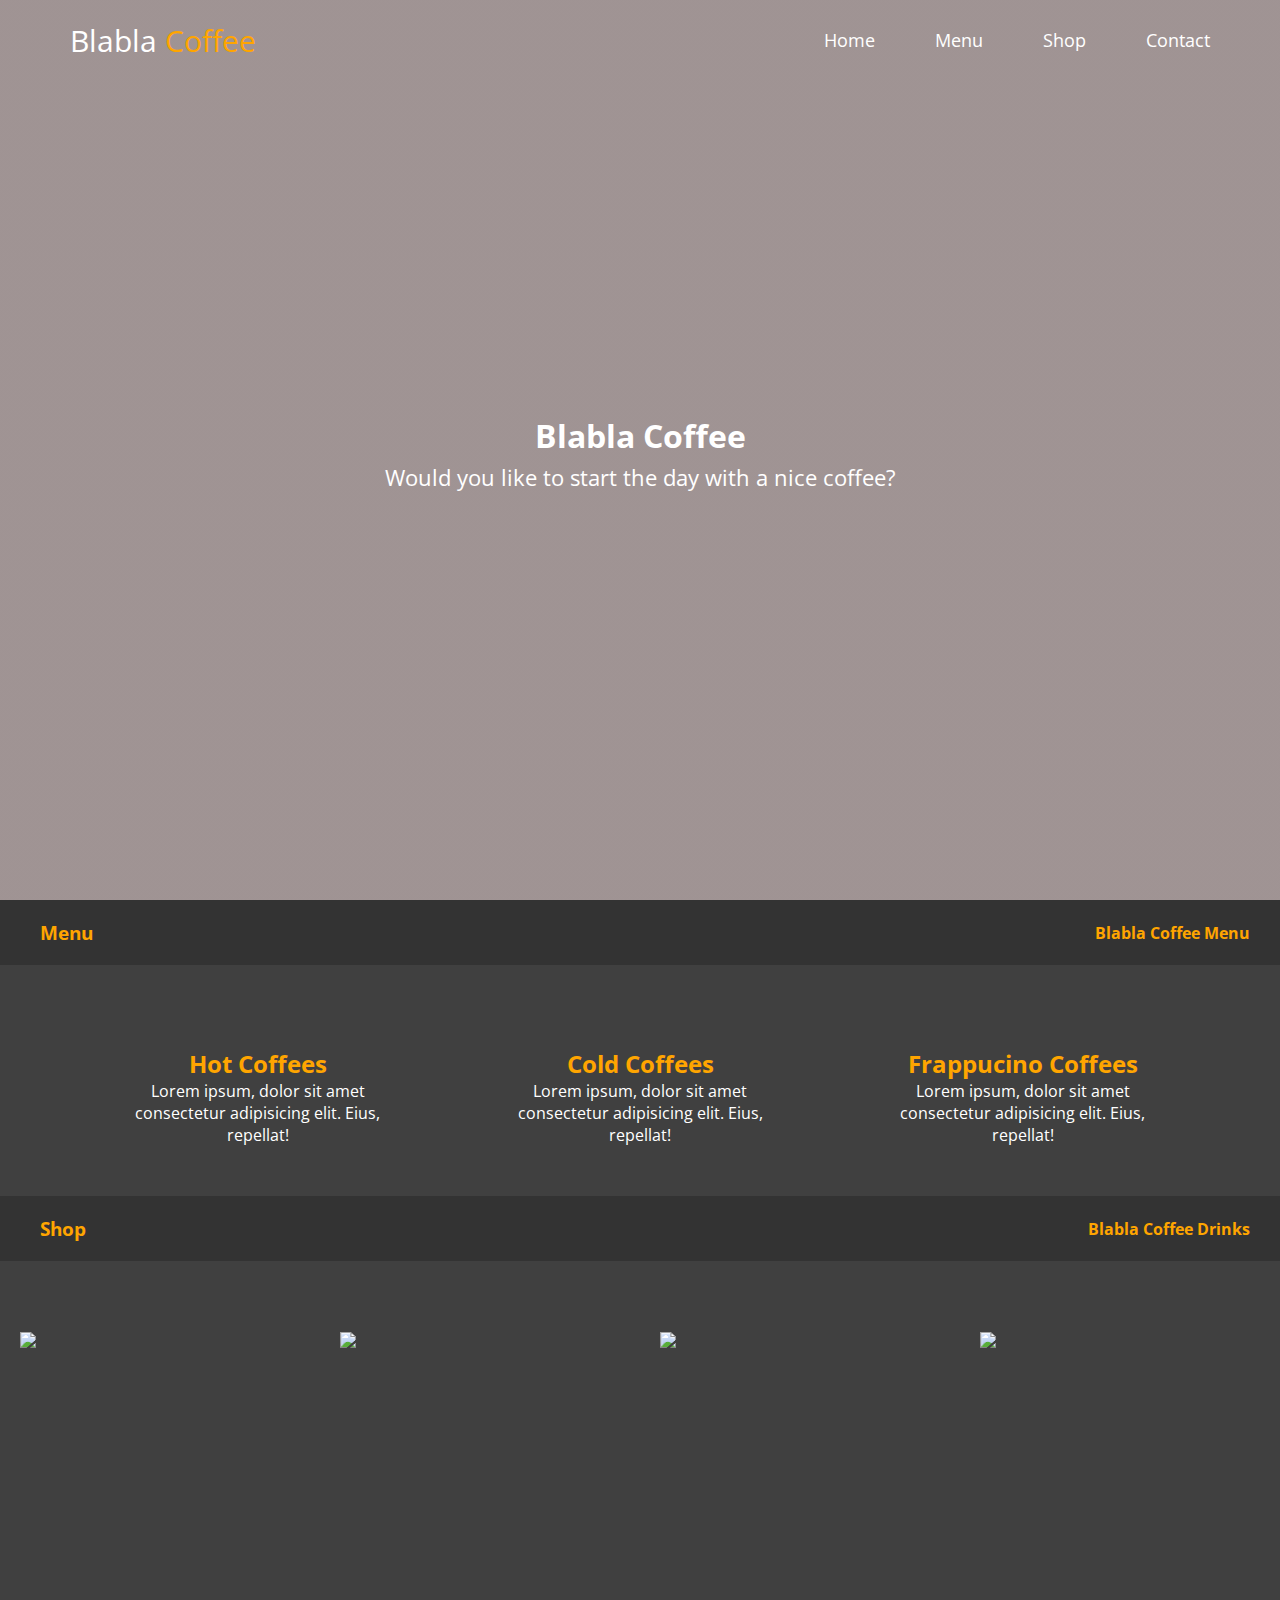
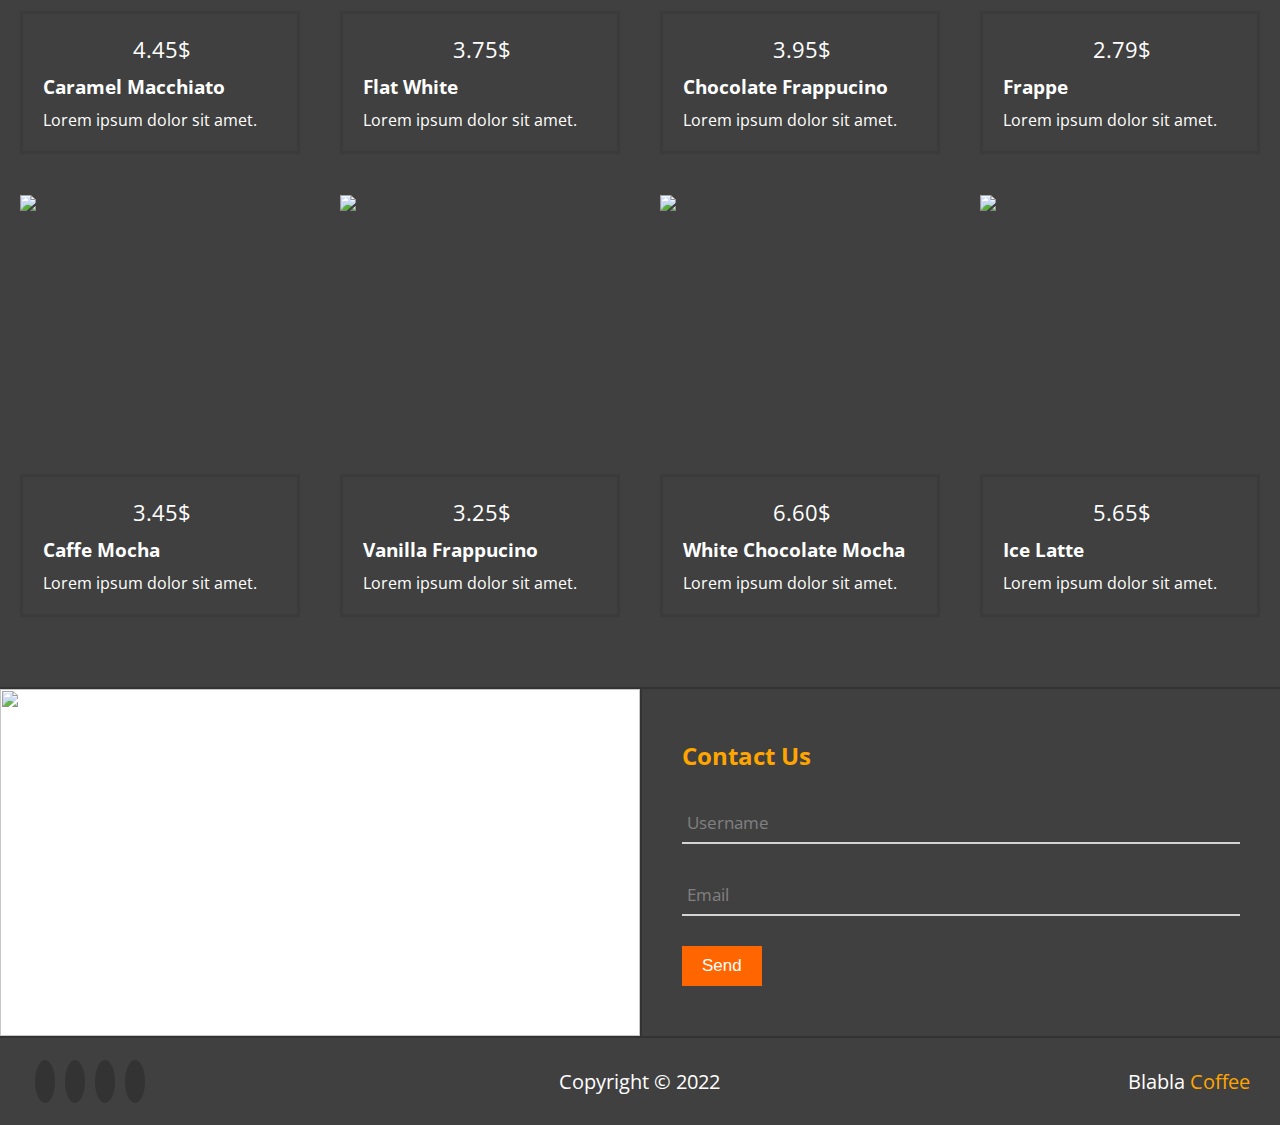
==== index.html @ 3435a102 "başla" ====
<!DOCTYPE html>
<html lang="en">

<head>
    <meta charset="UTF-8">
    <meta http-equiv="X-UA-Compatible" content="IE=edge">
    <meta name="viewport" content="width=device-width, initial-scale=1.0">
    <link rel="stylesheet" href="kahve.css">
    <link rel="stylesheet" href="https://cdnjs.cloudflare.com/ajax/libs/font-awesome/6.2.1/css/all.min.css"
        integrity="sha512-MV7K8+y+gLIBoVD59lQIYicR65iaqukzvf/nwasF0nqhPay5w/9lJmVM2hMDcnK1OnMGCdVK+iQrJ7lzPJQd1w=="
        crossorigin="anonymous" referrerpolicy="no-referrer" />
    <title>Blabla Coffee</title>
</head>

<body>

    <header>
        <div class="logo">
            <a href="#">Blabla <span>Coffee</span></a>
        </div>

        <nav>
            <ul>
                <li><a href="#">Home</a></li>
                <li><a href="#menu">Menu</a></li>
                <li><a href="#shop">Shop</a></li>
                <li><a href="#contact">Contact</a></li>
            </ul>
        </nav>
    </header>

    <div class="content">
        <h2>Blabla Coffee</h2>
        <p>Would you like to start the day with a nice coffee?</p>
    </div>

    <div class="menu" id="menu">
        <div class="menu-header">
            <h3>Menu</h3>
            <h4>Blabla Coffee Menu</h4>
        </div>
        <div class="menu-content">
            <div class="hot-coffees">
                <div class="hot-coffees-image">
                    <img src="img/hot-coffees.jpg" alt="">
                </div>
                <div class="hot-coffees-body">
                    <h2>Hot Coffees</h2>
                    <label>Lorem ipsum, dolor sit amet consectetur adipisicing elit. Eius, repellat!</label>
                </div>
            </div>
            <div class="cold-coffees">
                <div class="cold-coffees-image">
                    <img src="img/cold-coffees.jpg" alt="">
                </div>
                <div class="cold-coffees-body">
                    <h2>Cold Coffees</h2>
                    <label>Lorem ipsum, dolor sit amet consectetur adipisicing elit. Eius, repellat!</label>
                </div>
            </div>
            <div class="frappucino-coffees">
                <div class="frappucino-coffees-image">
                    <img src="img/frappuccino.jpg" alt="">
                </div>
                <div class="frappucino-coffees-body">
                    <h2>Frappucino Coffees</h2>
                    <label>Lorem ipsum, dolor sit amet consectetur adipisicing elit. Eius, repellat!</label>
                </div>
            </div>
        </div>
    </div>


    <div class="shop" id="shop">
        <div class="shop-header">
            <h3>Shop</h3>
            <h4>Blabla Coffee Drinks</h4>
        </div>
        <div class="shop-box">
            <div class="item-1">
                <div class="card">
                    <div class="card-image">
                        <img src="img/caramel-macchiato.jpg">
                    </div>
                    <div class="card-body">
                        <i class="fa-solid fa-star"></i>
                        <i class="fa-solid fa-star"></i>
                        <i class="fa-solid fa-star"></i>
                        <i class="fa-solid fa-star"></i>
                        <i class="fa-solid fa-star-half"></i>
                        <label class="cash">4.45$</label>
                        <h3>Caramel Macchiato</h3>
                        <label>Lorem ipsum dolor sit amet.</label>
                    </div>
                </div>
            </div>
            <div class="item-2">
                <div class="card">
                    <div class="card-image">
                        <img src="img/flat-white.png">
                    </div>
                    <div class="card-body">
                        <i class="fa-solid fa-star"></i>
                        <i class="fa-solid fa-star"></i>
                        <i class="fa-solid fa-star"></i>
                        <i class="fa-solid fa-star"></i>
                        <i class="fa-solid fa-star"></i>
                        <label class="cash">3.75$</label>
                        <h3>Flat White</h3>
                        <label>Lorem ipsum dolor sit amet.</label>
                    </div>
                </div>
            </div>
            <div class="item-3">
                <div class="card">
                    <div class="card-image">
                        <img src="img/chocolate-frappuccino.png">
                    </div>
                    <div class="card-body">
                        <i class="fa-solid fa-star"></i>
                        <i class="fa-solid fa-star"></i>
                        <i class="fa-solid fa-star"></i>
                        <i class="fa-solid fa-star"></i>
                        <i class="fa-solid fa-star-half"></i>
                        <label class="cash">3.95$</label>
                        <h3>Chocolate Frappucino</h3>
                        <label>Lorem ipsum dolor sit amet.</label>
                    </div>
                </div>
            </div>
            <div class="item-4">
                <div class="card">
                    <div class="card-image">
                        <img src="img/frappe.jpg">
                    </div>
                    <div class="card-body">
                        <i class="fa-solid fa-star"></i>
                        <i class="fa-solid fa-star"></i>
                        <i class="fa-solid fa-star"></i>
                        <i class="fa-solid fa-star"></i>
                        <i class="fa-solid fa-star"></i>
                        <label class="cash">2.79$</label>
                        <h3>Frappe</h3>
                        <label>Lorem ipsum dolor sit amet.</label>
                    </div>
                </div>
            </div>
            <div class="item-5">
                <div class="card">
                    <div class="card-image">
                        <img src="img/caffe-mocha.png">
                    </div>
                    <div class="card-body">
                        <i class="fa-solid fa-star"></i>
                        <i class="fa-solid fa-star"></i>
                        <i class="fa-solid fa-star"></i>
                        <i class="fa-solid fa-star"></i>
                        <i class="fa-solid fa-star-half"></i>
                        <label class="cash">3.45$</label>
                        <h3>Caffe Mocha</h3>
                        <label>Lorem ipsum dolor sit amet.</label>
                    </div>
                </div>
            </div>
            <div class="item-6">
                <div class="card">
                    <div class="card-image">
                        <img src="img/vanilla-frappuccino.jpg">
                    </div>
                    <div class="card-body">
                        <i class="fa-solid fa-star"></i>
                        <i class="fa-solid fa-star"></i>
                        <i class="fa-solid fa-star"></i>
                        <i class="fa-solid fa-star"></i>
                        <i class="fa-solid fa-star"></i>
                        <label class="cash">3.25$</label>
                        <h3>Vanilla Frappucino</h3>
                        <label>Lorem ipsum dolor sit amet.</label>
                    </div>
                </div>
            </div>
            <div class="item-7">
                <div class="card">
                    <div class="card-image">
                        <img src="img/white-chocolate-mocha.jpg">
                    </div>
                    <div class="card-body">
                        <i class="fa-solid fa-star"></i>
                        <i class="fa-solid fa-star"></i>
                        <i class="fa-solid fa-star"></i>
                        <i class="fa-solid fa-star"></i>
                        <i class="fa-solid fa-star-half"></i>
                        <label class="cash">6.60$</label>
                        <h3>White Chocolate Mocha</h3>
                        <label>Lorem ipsum dolor sit amet.</label>
                    </div>
                </div>
            </div>
            <div class="item-8">
                <div class="card">
                    <div class="card-image">
                        <img src="img/ice-latte.jpg">
                    </div>
                    <div class="card-body">
                        <i class="fa-solid fa-star"></i>
                        <i class="fa-solid fa-star"></i>
                        <i class="fa-solid fa-star"></i>
                        <i class="fa-solid fa-star"></i>
                        <i class="fa-solid fa-star"></i>
                        <label class="cash">5.65$</label>
                        <h3>Ice Latte</h3>
                        <label>Lorem ipsum dolor sit amet.</label>
                    </div>
                </div>
            </div>
        </div>
    </div>

    <div class="contact" id="contact">
        <div class="contact-box">
            <div class="contact-image">
                <img src="img/bg-image.jpeg">
            </div>
        </div>
        <div class="contact-box">
            <div class="contact-body">
                <form>
                    <h2>Contact Us</h2>
                    <div class="form-content">
                        <input type="text" required>
                        <span></span>
                        <label>Username</label>
                    </div>
                    <div class="form-content">
                        <input type="email" required>
                        <span></span>
                        <label>Email</label>
                    </div>
                    <button type="submit">Send</button>
                </form>
            </div>
        </div>
    </div>


    <div class="footer">
        <div class="footer-box">
            <div class="social-media">
                <a href="#"><i class="fa-brands fa-facebook"></i></a>
                <a href="#"><i class="fa-brands fa-instagram"></i></a>
                <a href="#"><i class="fa-brands fa-twitter"></i></a>
                <a href="#"><i class="fa-brands fa-youtube"></i></a>
            </div>
            <div class="copyright">
                <label>Copyright &copy; 2022</label>
            </div>
            <div class="brand">
                <label>Blabla <span>Coffee</span></label>
            </div>
        </div>
    </div>

</body>

</html>
---- kahve.css ----
@import url('https://fonts.googleapis.com/css2?family=Open+Sans:wght@300&display=swap');

* {
    margin: 0;
    padding: 0;
    box-sizing: border-box;
    text-decoration: none;
    list-style: none;
}

html {
    font-family: 'Open Sans', sans-serif;
    scroll-behavior: smooth;
}

img {
    width: 100%;
}

header {
    display: flex;
    align-items: center;
    justify-content: space-between;
    padding: 40px;
    width: 100%;
    height: 70px;
    position: absolute;
    z-index: 1;
}

header .logo a {
    font-size: 30px;
    color: white;
    padding: 15px 30px;
}

header .logo a span {
    color: orange;
}

header nav ul {
    display: flex;
}

header nav ul li a {
    margin: 5px 20px;
    font-size: 18px;
    color: white;
    padding: 10px 10px;
}

header nav ul li a:hover {
    border-bottom: 2px solid white;
}

/* Content */

.content {
    display: flex;
    flex-direction: column;
    align-items: center;
    justify-content: center;
    text-align: center;
    position: relative;
    min-height: 100vh;
    width: 100%;
    background-image: linear-gradient(to bottom right, rgba(96, 76, 76, .6), rgba(96, 76, 76, .6)), url("img/bg-image.jpeg");
    background-position: center bottom;
    background-repeat: no-repeat;
    background-size: cover;
    background-attachment: fixed;
}

.content h2 {
    font-size: 32px;
    padding: 5px;
    color: white;
}

.content p {
    font-size: 22px;
    color: white;
}


/* Menu */

.menu {
    background-color: #333333;
    width: 100%;
}

.menu .menu-header {
    display: flex;
    padding: 10px;
    align-items: center;
    justify-content: space-between;
}

.menu-header h3 {
    color: orange;
    padding: 10px 30px;
}

.menu-header h4 {
    color: orange;
    padding: 10px 20px;
}

.menu .menu-content {
    display: flex;
    align-items: center;
    justify-content: space-evenly;
    padding: 50px 0;
    flex-wrap: wrap;
    background-color: #404040;
}

.menu .menu-content .hot-coffees,
.cold-coffees,
.frappucino-coffees {
    width: 250px;
}

.menu .menu-content .hot-coffees .hot-coffees-image img {
    border-radius: 50%;
}

.menu .menu-content .cold-coffees .cold-coffees-image img {
    border-radius: 50%;
}

.menu .menu-content .frappucino-coffees .frappucino-coffees-image img {
    border-radius: 50%;
}

.menu .menu-content .hot-coffees-body,
.cold-coffees-body,
.frappucino-coffees-body {
    text-align: center;
    margin-top: 10px;
}

.menu .menu-content .hot-coffees-body h2,
.cold-coffees-body h2,
.frappucino-coffees-body h2 {
    color: orange;
}

.menu .menu-content .hot-coffees-body label,
.cold-coffees-body label,
.frappucino-coffees-body label {
    margin-top: 10px;
    color: white;
}



/* Shop */

.shop {
    background-color: #333333;
    width: 100%;
}

.shop .shop-header {
    display: flex;
    padding: 10px;
    align-items: center;
    justify-content: space-between;
}

.shop-header h3 {
    color: orange;
    padding: 10px 30px;
}

.shop-header h4 {
    color: orange;
    padding: 10px 20px;
}

.shop-box {
    display: flex;
    align-items: center;
    justify-content: space-evenly;
    background-color: #404040;
    padding: 50px 0;
    flex-wrap: wrap;
}

.shop-box .card {
    width: 280px;
    margin: 20px;
}

.shop-box .card-image {
    width: 100%;
    height: 280px;
    overflow: hidden;
}

.shop-box .card-image img:hover {
    transform: scale(1.1);
    transition: transform .4s ease-in-out;
}

.shop-box .card-body {
    padding: 20px;
    color: white;
    border: 3px solid #3B3B3B;
}

.shop-box .card-body h3 {
    padding: 10px 0;
}

.shop-box .card-body i {
    color: yellow;
    font-size: 10px;
    position: relative;
    bottom: 5px;
}

.shop-box .card-body .cash {
    font-size: 22px;
    margin-left: 90px;
}


/* Contact */

.contact {
    display: flex;
    flex-wrap: wrap;
    width: 100%;
    border-top: 2px solid #333333;
}

.contact .contact-box {
    flex: 1;
}

.contact .contact-box .contact-image,
.contact .contact-box .contact-body {
    height: 100%;
}

.contact img {
    width: 100%;
    height: 100%;
}

.contact-image img {
    opacity: .9;
}

.contact-body {
    background-color: #404040;
    height: 100%;
    border-left: 2px solid #333333;
}

.contact-body form {
    padding: 50px 40px;
    box-sizing: border-box;
}

.contact-body h2 {
    color: orange;
}

form .form-content {
    position: relative;
    margin: 30px 0;
    border-bottom: 2px solid lightgray;
}

form .form-content input {
    width: 100%;
    height: 40px;
    padding: 0 5px;
    font-size: 17px;
    border: none;
    background: none;
    outline: none;
    color: white;
}

form .form-content label {
    position: absolute;
    top: 50%;
    left: 5px;
    color: gray;
    transform: translateY(-50%);
    font-size: 17px;
    transition: .5s;
    pointer-events: none;
}

form .form-content span::before {
    content: '';
    position: absolute;
    top: 40px;
    left: 0;
    width: 0%;
    height: 2px;
    background: orange;
    transform: .4s;
}

form .form-content input:focus~label,
form .form-content input:valid~label {
    top: -5px;
    color: orange;
}

form .form-content input:focus~span::before,
form .form-content input:valid~span::before {
    width: 100%;
}

.contact-body form button {
    padding: 10px 20px;
    font-size: 17px;
    border: none;
    background-color: #ff6600;
    color: white;
    border: 5px;
    cursor: pointer;
    transition: all .4s ease-in;
}

.contact-body form button:hover {
    background-color: #ff6681;
}


/* Footer */


.footer {
    background-color: #404040;
    border-top: 2px solid #333333;
}

.footer .footer-box {
    padding: 30px;
    display: flex;
    align-items: center;
    justify-content: space-between;
}

.footer .footer-box .social-media a {
    color: white;
    background-color: #333333;
    border-radius: 50%;
    font-size: 17px;
    padding: 10px;
    margin: 5px;
}

.footer .footer-box .social-media a:hover {
    opacity: .7;
    transition: .5s all ease-in-out;
}

.footer .footer-box .copyright {
    color: white;
    font-size: 20px;
}

.footer .footer-box .brand {
    color: white;
    font-size: 20px;
}

.footer .footer-box .brand span {
    color: orange;
}

/* Responsive */

@media(max-width: 992px) {

    /* Header */

    header {
        flex-direction: column;
        height: 150px;
        background: linear-gradient(rgba(0, 0, 0, .2), rgba(0, 0, 0, .2));
    }

    .menu-header .logo a {
        font-size: 25px;
    }

    header nav ul li a {
        font-size: 16px;
        flex-direction: column;
        display: inline-block;
        margin-top: 10px;
    }

    header nav {
        display: flex;
        flex-direction: column;
    }

    .content h2 {
        font-size: 28px;
    }

    .content p {
        font-size: 18px;
    }
}


@media(max-width: 950px) {
    .contact .contact-box {
        flex: 100%;
    }
}

@media(max-width: 800px) {

    .menu .menu-content .hot-coffees,
    .cold-coffees,
    .frappucino-coffees {
        margin: 20px;
    }
}

@media(max-width: 700px) {
    .footer .footer-box .social-media a {
        color: white;
        background-color: #333333;
        border-radius: 50%;
        font-size: 16px;
        padding: 5px;
    }

    .footer .footer-box .copyright {
        color: white;
        font-size: 15px;
    }

    .footer .footer-box .brand {
        color: white;
        font-size: 18px;
    }
}

@media(max-width: 500px) {

    /* header */

    header {
        height: 130px;
    }

    header .logo a {
        font-size: 23px;
    }

    header nav ul li a {
        font-size: 13px;
        flex-direction: column;
        display: inline-block;
        margin-top: 10px;
    }

    header nav {
        display: flex;
        flex-direction: column;
    }


    /* Content */

    .content h2 {
        font-size: 23px;
    }

    .content p {
        font-size: 16px;
    }


    /* footer */

    .footer .footer-box {
        flex-direction: column;
    }

    .footer .footer-box .social-media a {
        color: white;
        background-color: #333333;
        border-radius: 50%;
        font-size: 16px;
        padding: 10px;
        margin-top: 10px;
        display: inline-block;
    }

    .footer .footer-box .copyright {
        color: white;
        font-size: 15px;
        margin-top: 10px;
    }

    .footer .footer-box .brand {
        color: white;
        font-size: 18px;
        margin-top: 10px;
    }

}


@media(max-width: 410px) {

    /* header */

    header {
        height: 120px;
    }

    header .logo a {
        font-size: 20px;
        color: white;
        padding: 15px 30px;
    }

    header nav ul li a {
        font-size: 12px;
        flex-direction: column;
        display: inline-block;
        margin-top: 10px;
        color: white;
        padding: 5px 5px;
    }

    header nav {
        display: flex;
        flex-direction: column;
    }

    /* content */

    .content h2 {
        font-size: 20px;
    }

    .content p {
        font-size: 13px;
    }

}
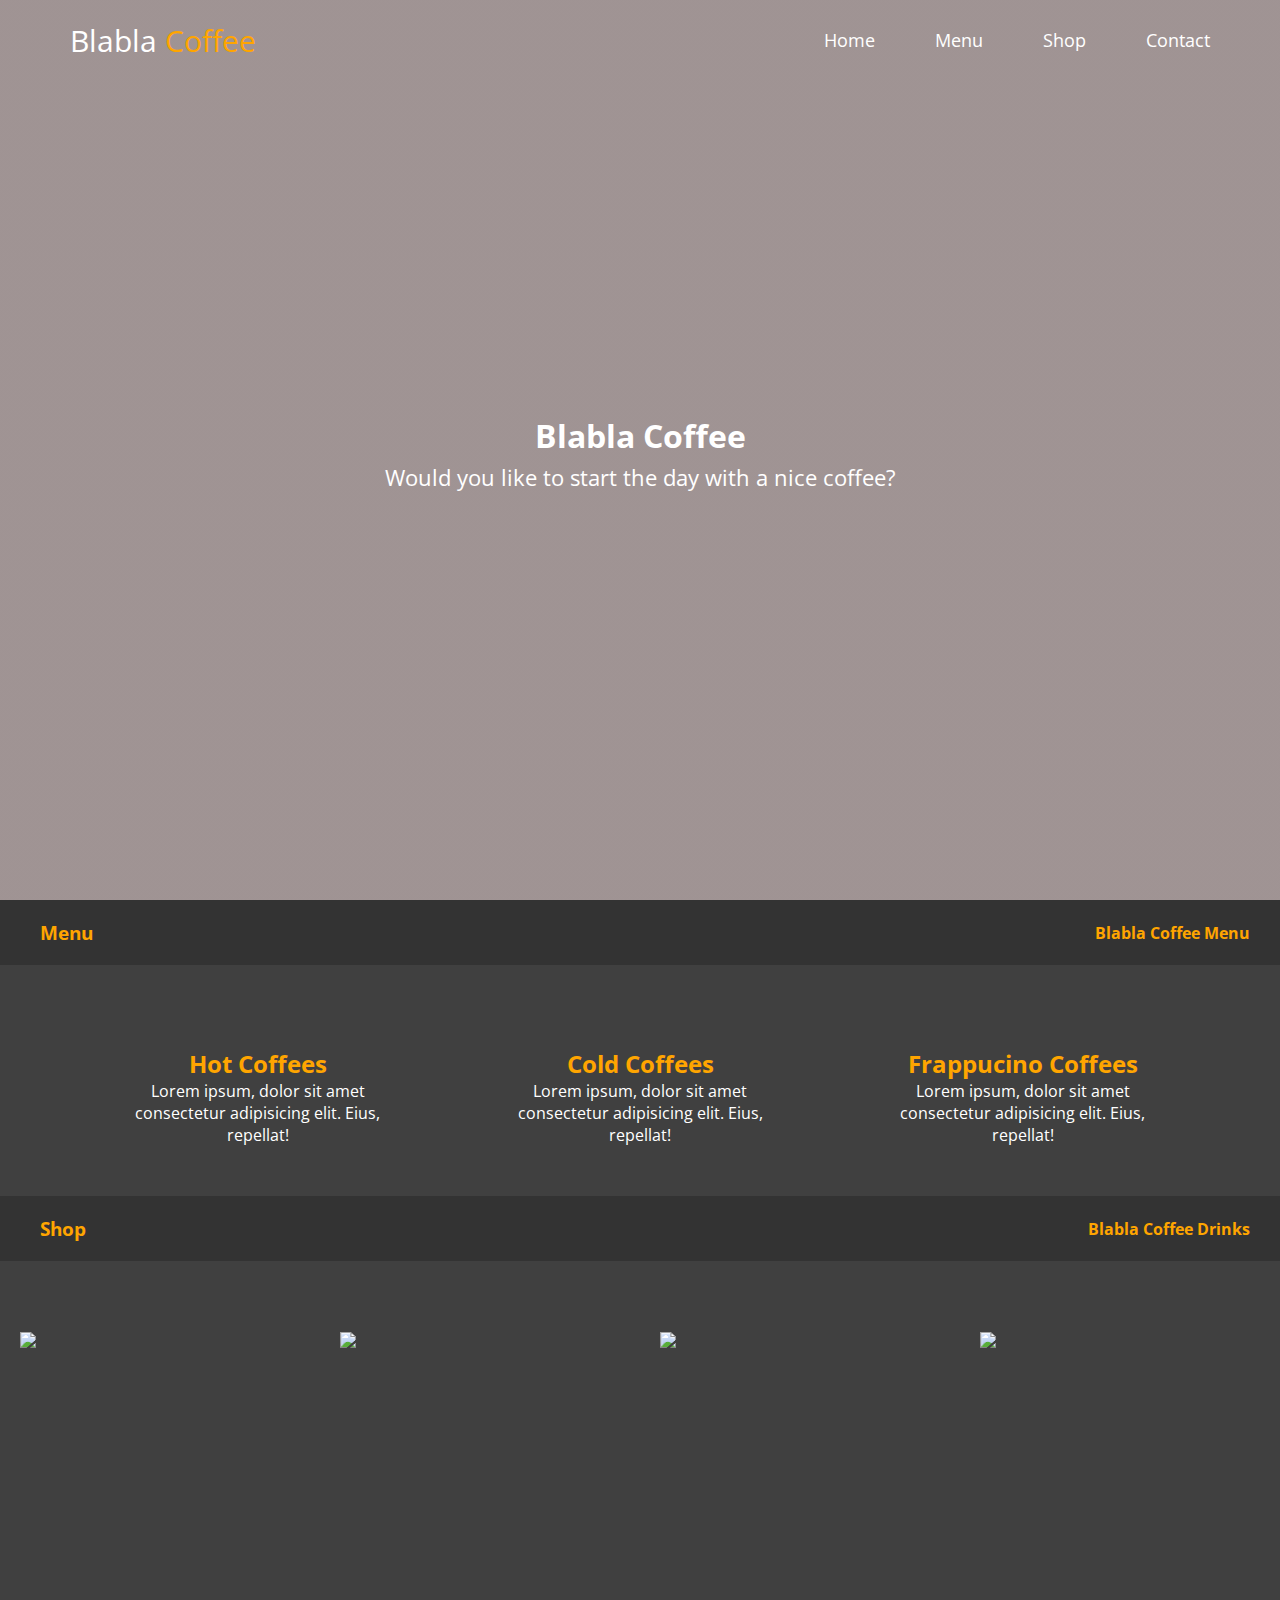
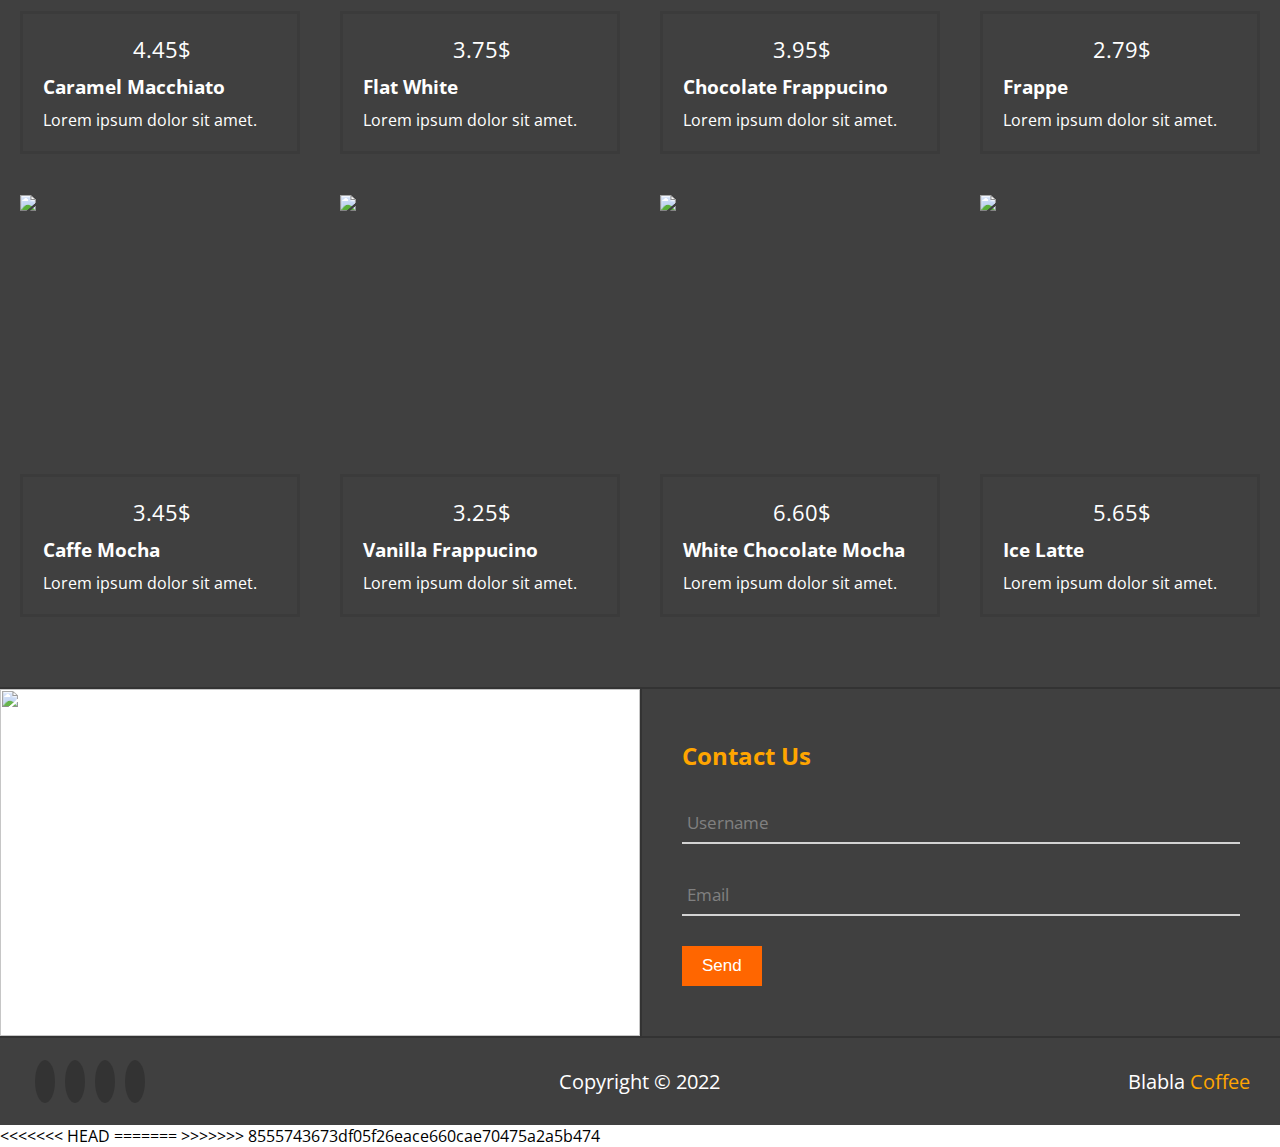
==== commit 36fb8c57: "başla" ====
--- a/index.html
+++ b/index.html
@@ -262,4 +262,8 @@
 
 </body>
 
-</html>+<<<<<<< HEAD
+</html>
+=======
+</html>
+>>>>>>> 8555743673df05f26eace660cae70475a2a5b474
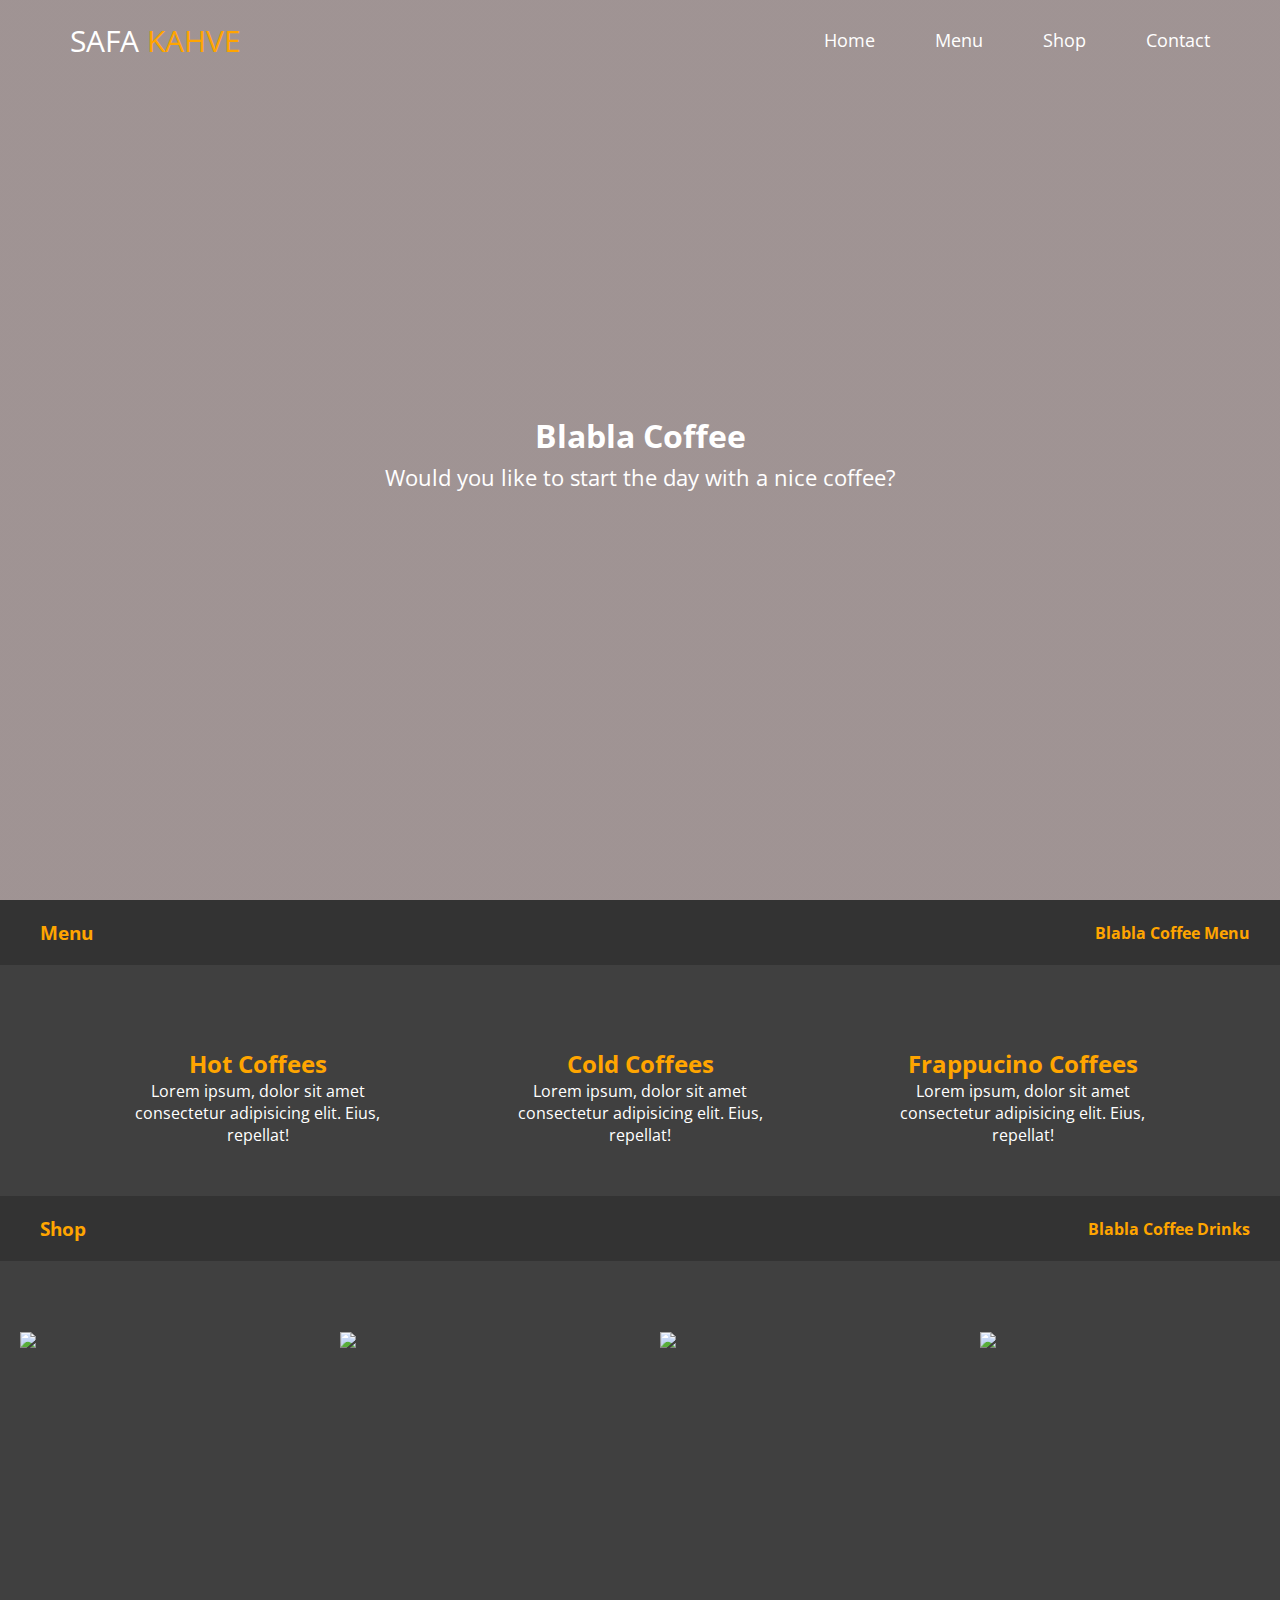
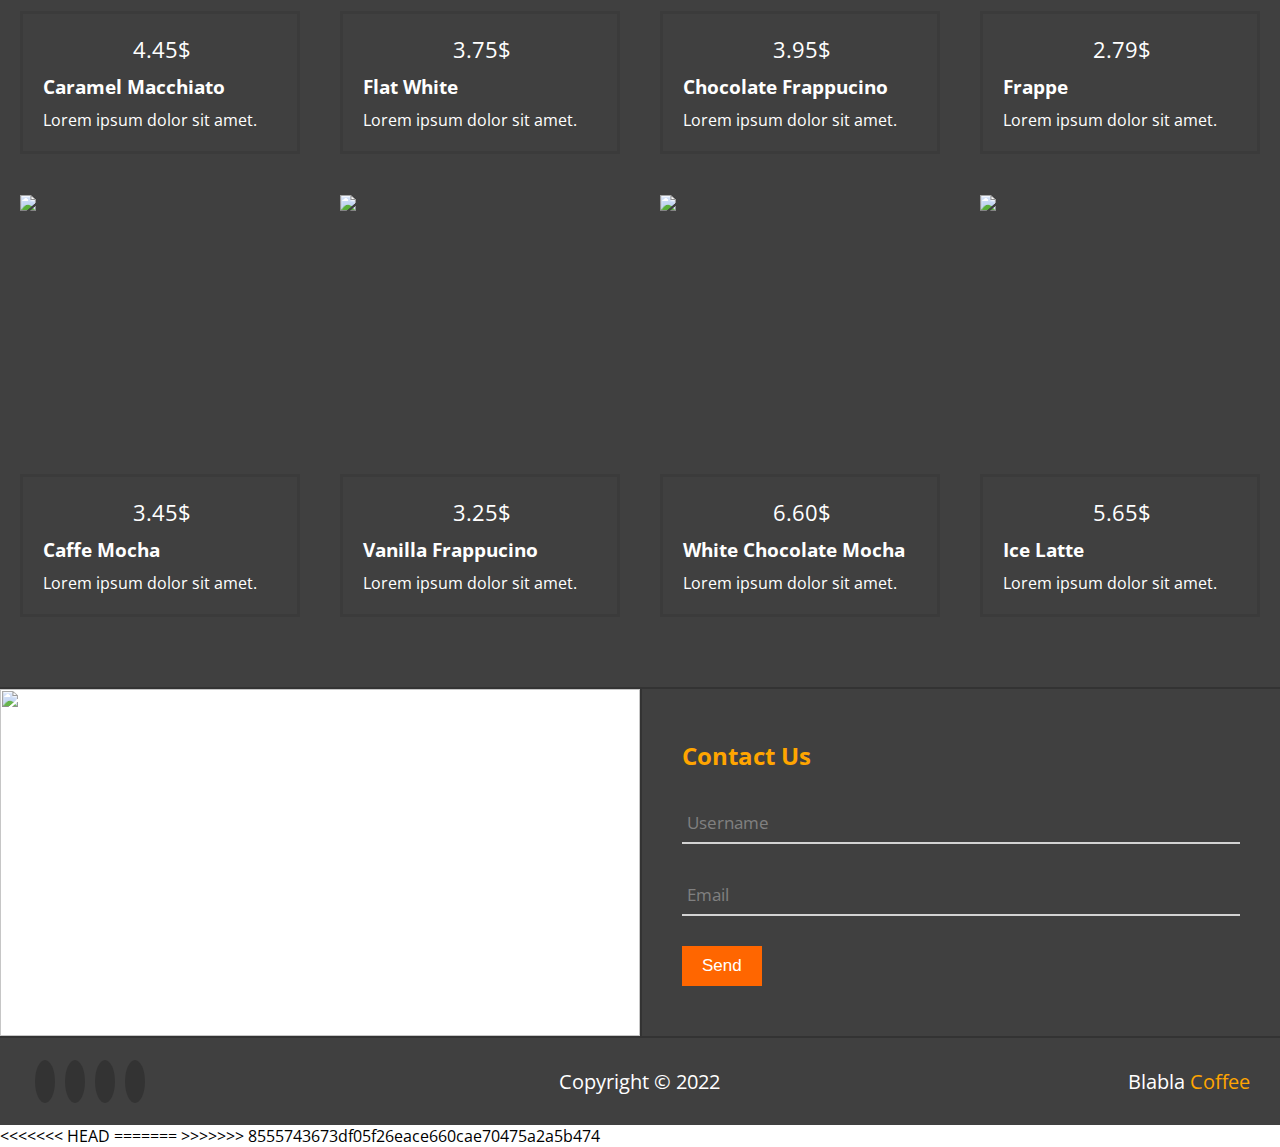
==== commit 1073dc90: "safa" ====
--- a/index.html
+++ b/index.html
@@ -16,7 +16,7 @@
 
     <header>
         <div class="logo">
-            <a href="#">Blabla <span>Coffee</span></a>
+            <a href="#">SAFA <span>KAHVE</span></a>
         </div>
 
         <nav>
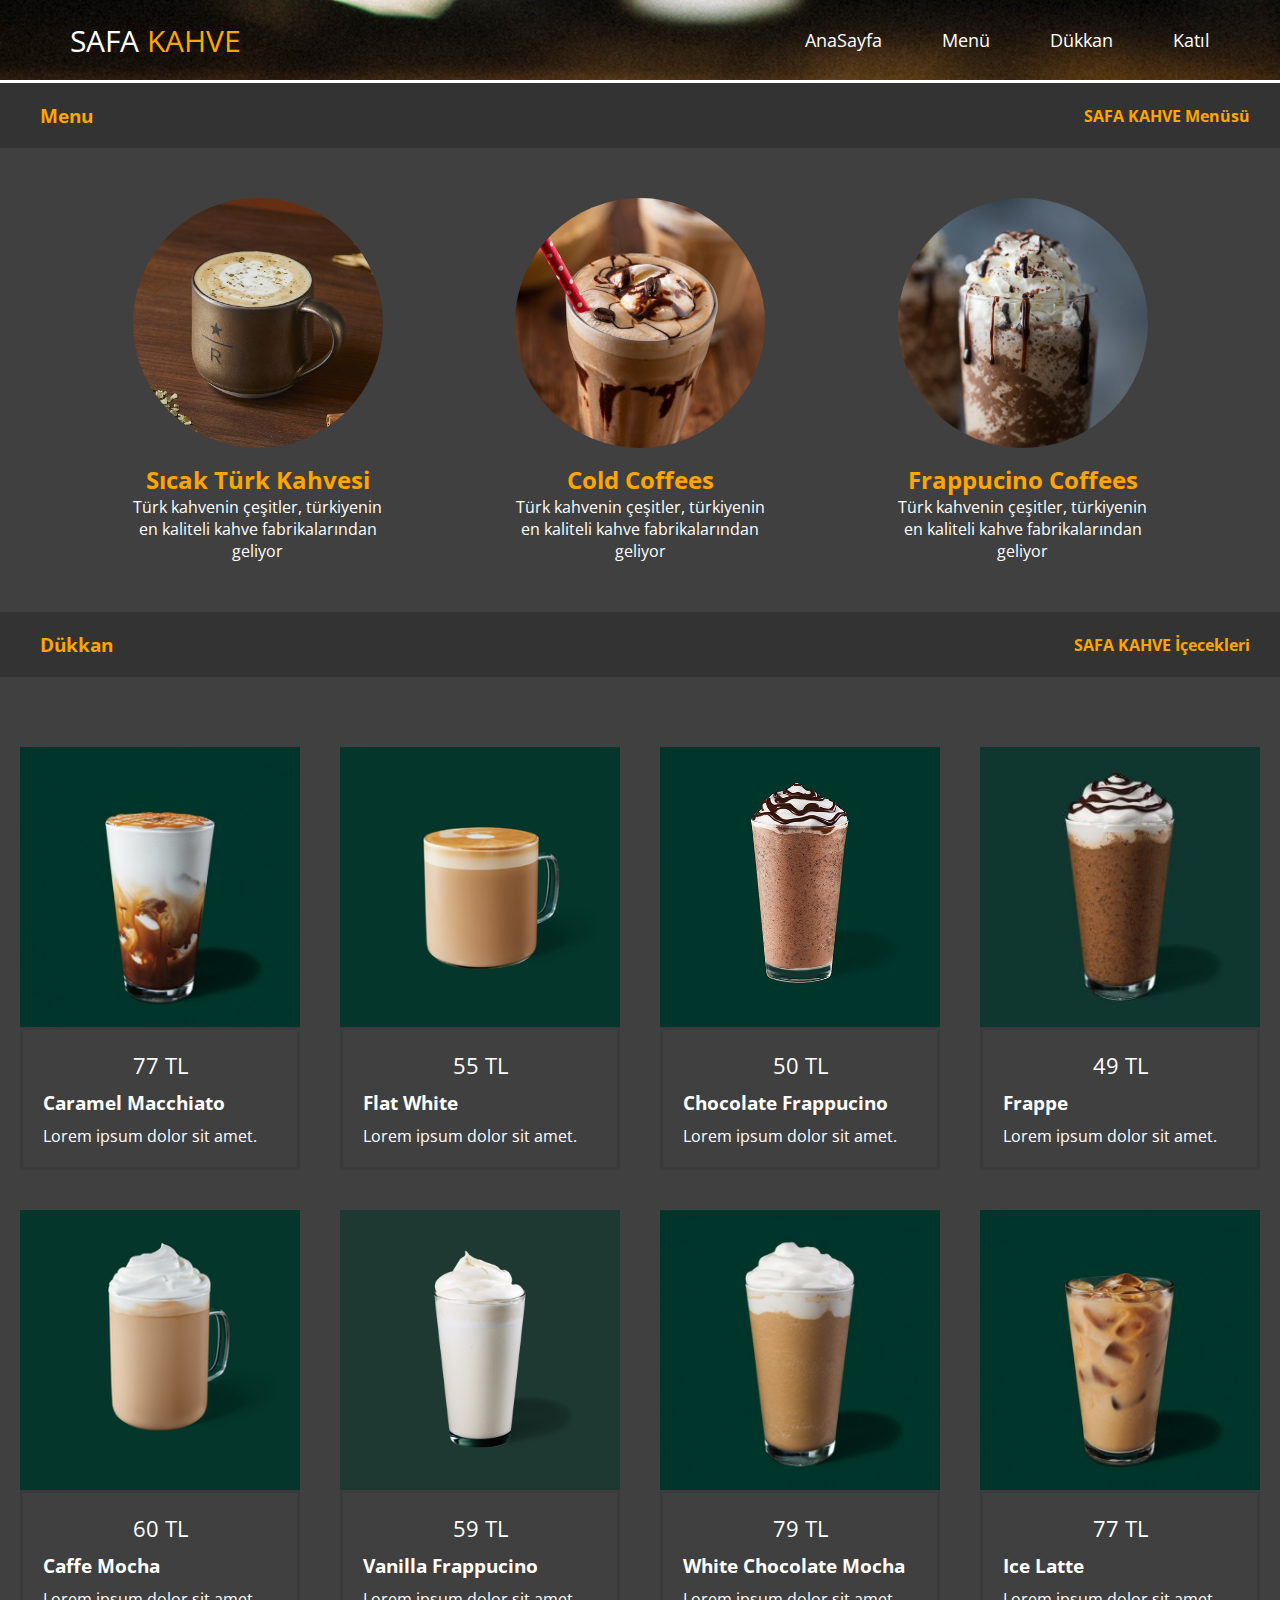
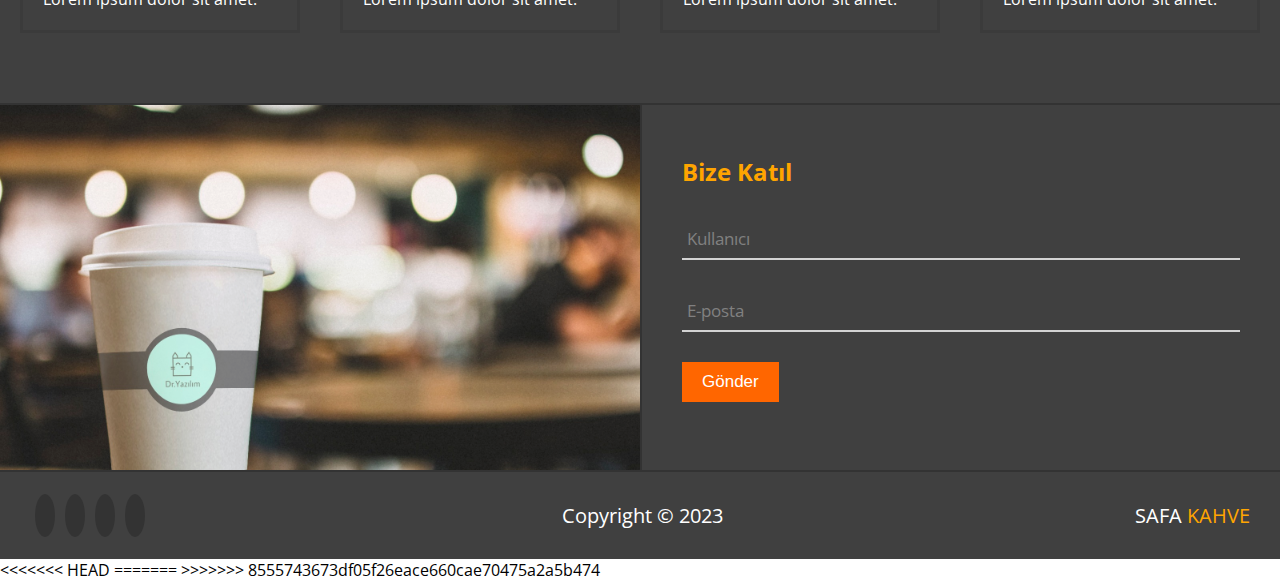
==== commit 7b11cb86: "safs" ====
--- a/index.html
+++ b/index.html
@@ -1,7 +1,7 @@
 <!DOCTYPE html>
 <html lang="en">
 
-<head>
+<head >
     <meta charset="UTF-8">
     <meta http-equiv="X-UA-Compatible" content="IE=edge">
     <meta name="viewport" content="width=device-width, initial-scale=1.0">
@@ -9,62 +9,62 @@
     <link rel="stylesheet" href="https://cdnjs.cloudflare.com/ajax/libs/font-awesome/6.2.1/css/all.min.css"
         integrity="sha512-MV7K8+y+gLIBoVD59lQIYicR65iaqukzvf/nwasF0nqhPay5w/9lJmVM2hMDcnK1OnMGCdVK+iQrJ7lzPJQd1w=="
         crossorigin="anonymous" referrerpolicy="no-referrer" />
-    <title>Blabla Coffee</title>
+    <title>SAFA KAHVE</title>
 </head>
 
-<body>
-
-    <header>
-        <div class="logo">
+<body >
+
+    <header style="background-image: url('imge/bg-image.jpeg') ;" high = 50% >
+        <div class="logo"  >
             <a href="#">SAFA <span>KAHVE</span></a>
-        </div>
+        </div >
 
         <nav>
             <ul>
-                <li><a href="#">Home</a></li>
-                <li><a href="#menu">Menu</a></li>
-                <li><a href="#shop">Shop</a></li>
-                <li><a href="#contact">Contact</a></li>
+                <li><a href="#">AnaSayfa</a></li>
+                <li><a href="#menu">Menü</a></li>
+                <li><a href="#shop">Dükkan</a></li>
+                <li><a href="#contact">Katıl</a></li>
             </ul>
         </nav>
     </header>
 
     <div class="content">
-        <h2>Blabla Coffee</h2>
-        <p>Would you like to start the day with a nice coffee?</p>
+        <h2>SAFA KAHVE</h2>
+        <p>Güne Güzel Bir Kahve İle Başlamak İster Misiniz??</p>
     </div>
 
     <div class="menu" id="menu">
         <div class="menu-header">
             <h3>Menu</h3>
-            <h4>Blabla Coffee Menu</h4>
+            <h4>SAFA KAHVE Menüsü</h4>
         </div>
         <div class="menu-content">
             <div class="hot-coffees">
                 <div class="hot-coffees-image">
-                    <img src="img/hot-coffees.jpg" alt="">
+                    <img src="imge/hot-coffees.jpg" alt="">
                 </div>
                 <div class="hot-coffees-body">
-                    <h2>Hot Coffees</h2>
-                    <label>Lorem ipsum, dolor sit amet consectetur adipisicing elit. Eius, repellat!</label>
+                    <h2>Sıcak Türk Kahvesi</h2>
+                    <label>Türk kahvenin çeşitler, türkiyenin en kaliteli kahve fabrikalarından geliyor</label>
                 </div>
             </div>
             <div class="cold-coffees">
                 <div class="cold-coffees-image">
-                    <img src="img/cold-coffees.jpg" alt="">
+                    <img src="imge/cold-coffees.jpg" alt="">
                 </div>
                 <div class="cold-coffees-body">
                     <h2>Cold Coffees</h2>
-                    <label>Lorem ipsum, dolor sit amet consectetur adipisicing elit. Eius, repellat!</label>
+                    <label>Türk kahvenin çeşitler, türkiyenin en kaliteli kahve fabrikalarından geliyor</label>
                 </div>
             </div>
             <div class="frappucino-coffees">
                 <div class="frappucino-coffees-image">
-                    <img src="img/frappuccino.jpg" alt="">
+                    <img src="imge/frappuccino.jpg" alt="">
                 </div>
                 <div class="frappucino-coffees-body">
                     <h2>Frappucino Coffees</h2>
-                    <label>Lorem ipsum, dolor sit amet consectetur adipisicing elit. Eius, repellat!</label>
+                    <label>Türk kahvenin çeşitler, türkiyenin en kaliteli kahve fabrikalarından geliyor</label>
                 </div>
             </div>
         </div>
@@ -73,22 +73,22 @@
 
     <div class="shop" id="shop">
         <div class="shop-header">
-            <h3>Shop</h3>
-            <h4>Blabla Coffee Drinks</h4>
+            <h3>Dükkan</h3>
+            <h4>SAFA KAHVE İçecekleri</h4>
         </div>
         <div class="shop-box">
             <div class="item-1">
                 <div class="card">
                     <div class="card-image">
-                        <img src="img/caramel-macchiato.jpg">
-                    </div>
-                    <div class="card-body">
-                        <i class="fa-solid fa-star"></i>
-                        <i class="fa-solid fa-star"></i>
-                        <i class="fa-solid fa-star"></i>
-                        <i class="fa-solid fa-star"></i>
-                        <i class="fa-solid fa-star-half"></i>
-                        <label class="cash">4.45$</label>
+                        <img src="imge/caramel-macchiato.jpg">
+                    </div>
+                    <div class="card-body">
+                        <i class="fa-solid fa-star"></i>
+                        <i class="fa-solid fa-star"></i>
+                        <i class="fa-solid fa-star"></i>
+                        <i class="fa-solid fa-star"></i>
+                        <i class="fa-solid fa-star-half"></i>
+                        <label class="cash">77 TL</label>
                         <h3>Caramel Macchiato</h3>
                         <label>Lorem ipsum dolor sit amet.</label>
                     </div>
@@ -97,15 +97,15 @@
             <div class="item-2">
                 <div class="card">
                     <div class="card-image">
-                        <img src="img/flat-white.png">
-                    </div>
-                    <div class="card-body">
-                        <i class="fa-solid fa-star"></i>
-                        <i class="fa-solid fa-star"></i>
-                        <i class="fa-solid fa-star"></i>
-                        <i class="fa-solid fa-star"></i>
-                        <i class="fa-solid fa-star"></i>
-                        <label class="cash">3.75$</label>
+                        <img src="imge/flat-white.png">
+                    </div>
+                    <div class="card-body">
+                        <i class="fa-solid fa-star"></i>
+                        <i class="fa-solid fa-star"></i>
+                        <i class="fa-solid fa-star"></i>
+                        <i class="fa-solid fa-star"></i>
+                        <i class="fa-solid fa-star"></i>
+                        <label class="cash">55 TL</label>
                         <h3>Flat White</h3>
                         <label>Lorem ipsum dolor sit amet.</label>
                     </div>
@@ -114,15 +114,15 @@
             <div class="item-3">
                 <div class="card">
                     <div class="card-image">
-                        <img src="img/chocolate-frappuccino.png">
-                    </div>
-                    <div class="card-body">
-                        <i class="fa-solid fa-star"></i>
-                        <i class="fa-solid fa-star"></i>
-                        <i class="fa-solid fa-star"></i>
-                        <i class="fa-solid fa-star"></i>
-                        <i class="fa-solid fa-star-half"></i>
-                        <label class="cash">3.95$</label>
+                        <img src="imge/chocolate-frappuccino.png">
+                    </div>
+                    <div class="card-body">
+                        <i class="fa-solid fa-star"></i>
+                        <i class="fa-solid fa-star"></i>
+                        <i class="fa-solid fa-star"></i>
+                        <i class="fa-solid fa-star"></i>
+                        <i class="fa-solid fa-star-half"></i>
+                        <label class="cash">50 TL</label>
                         <h3>Chocolate Frappucino</h3>
                         <label>Lorem ipsum dolor sit amet.</label>
                     </div>
@@ -131,15 +131,15 @@
             <div class="item-4">
                 <div class="card">
                     <div class="card-image">
-                        <img src="img/frappe.jpg">
-                    </div>
-                    <div class="card-body">
-                        <i class="fa-solid fa-star"></i>
-                        <i class="fa-solid fa-star"></i>
-                        <i class="fa-solid fa-star"></i>
-                        <i class="fa-solid fa-star"></i>
-                        <i class="fa-solid fa-star"></i>
-                        <label class="cash">2.79$</label>
+                        <img src="imge/frappe.jpg">
+                    </div>
+                    <div class="card-body">
+                        <i class="fa-solid fa-star"></i>
+                        <i class="fa-solid fa-star"></i>
+                        <i class="fa-solid fa-star"></i>
+                        <i class="fa-solid fa-star"></i>
+                        <i class="fa-solid fa-star"></i>
+                        <label class="cash">49 TL</label>
                         <h3>Frappe</h3>
                         <label>Lorem ipsum dolor sit amet.</label>
                     </div>
@@ -148,15 +148,15 @@
             <div class="item-5">
                 <div class="card">
                     <div class="card-image">
-                        <img src="img/caffe-mocha.png">
-                    </div>
-                    <div class="card-body">
-                        <i class="fa-solid fa-star"></i>
-                        <i class="fa-solid fa-star"></i>
-                        <i class="fa-solid fa-star"></i>
-                        <i class="fa-solid fa-star"></i>
-                        <i class="fa-solid fa-star-half"></i>
-                        <label class="cash">3.45$</label>
+                        <img src="imge/caffe-mocha.png">
+                    </div>
+                    <div class="card-body">
+                        <i class="fa-solid fa-star"></i>
+                        <i class="fa-solid fa-star"></i>
+                        <i class="fa-solid fa-star"></i>
+                        <i class="fa-solid fa-star"></i>
+                        <i class="fa-solid fa-star-half"></i>
+                        <label class="cash">60 TL</label>
                         <h3>Caffe Mocha</h3>
                         <label>Lorem ipsum dolor sit amet.</label>
                     </div>
@@ -165,15 +165,15 @@
             <div class="item-6">
                 <div class="card">
                     <div class="card-image">
-                        <img src="img/vanilla-frappuccino.jpg">
-                    </div>
-                    <div class="card-body">
-                        <i class="fa-solid fa-star"></i>
-                        <i class="fa-solid fa-star"></i>
-                        <i class="fa-solid fa-star"></i>
-                        <i class="fa-solid fa-star"></i>
-                        <i class="fa-solid fa-star"></i>
-                        <label class="cash">3.25$</label>
+                        <img src="imge/vanilla-frappuccino.jpg">
+                    </div>
+                    <div class="card-body">
+                        <i class="fa-solid fa-star"></i>
+                        <i class="fa-solid fa-star"></i>
+                        <i class="fa-solid fa-star"></i>
+                        <i class="fa-solid fa-star"></i>
+                        <i class="fa-solid fa-star"></i>
+                        <label class="cash">59 TL</label>
                         <h3>Vanilla Frappucino</h3>
                         <label>Lorem ipsum dolor sit amet.</label>
                     </div>
@@ -182,15 +182,15 @@
             <div class="item-7">
                 <div class="card">
                     <div class="card-image">
-                        <img src="img/white-chocolate-mocha.jpg">
-                    </div>
-                    <div class="card-body">
-                        <i class="fa-solid fa-star"></i>
-                        <i class="fa-solid fa-star"></i>
-                        <i class="fa-solid fa-star"></i>
-                        <i class="fa-solid fa-star"></i>
-                        <i class="fa-solid fa-star-half"></i>
-                        <label class="cash">6.60$</label>
+                        <img src="imge/white-chocolate-mocha.jpg">
+                    </div>
+                    <div class="card-body">
+                        <i class="fa-solid fa-star"></i>
+                        <i class="fa-solid fa-star"></i>
+                        <i class="fa-solid fa-star"></i>
+                        <i class="fa-solid fa-star"></i>
+                        <i class="fa-solid fa-star-half"></i>
+                        <label class="cash">79 TL</label>
                         <h3>White Chocolate Mocha</h3>
                         <label>Lorem ipsum dolor sit amet.</label>
                     </div>
@@ -199,15 +199,15 @@
             <div class="item-8">
                 <div class="card">
                     <div class="card-image">
-                        <img src="img/ice-latte.jpg">
-                    </div>
-                    <div class="card-body">
-                        <i class="fa-solid fa-star"></i>
-                        <i class="fa-solid fa-star"></i>
-                        <i class="fa-solid fa-star"></i>
-                        <i class="fa-solid fa-star"></i>
-                        <i class="fa-solid fa-star"></i>
-                        <label class="cash">5.65$</label>
+                        <img src="imge/ice-latte.jpg">
+                    </div>
+                    <div class="card-body">
+                        <i class="fa-solid fa-star"></i>
+                        <i class="fa-solid fa-star"></i>
+                        <i class="fa-solid fa-star"></i>
+                        <i class="fa-solid fa-star"></i>
+                        <i class="fa-solid fa-star"></i>
+                        <label class="cash">77 TL</label>
                         <h3>Ice Latte</h3>
                         <label>Lorem ipsum dolor sit amet.</label>
                     </div>
@@ -219,24 +219,24 @@
     <div class="contact" id="contact">
         <div class="contact-box">
             <div class="contact-image">
-                <img src="img/bg-image.jpeg">
+                <img src="imge/bg-image.jpeg">
             </div>
         </div>
         <div class="contact-box">
             <div class="contact-body">
                 <form>
-                    <h2>Contact Us</h2>
+                    <h2>Bize Katıl</h2>
                     <div class="form-content">
                         <input type="text" required>
                         <span></span>
-                        <label>Username</label>
+                        <label>Kullanıcı</label>
                     </div>
                     <div class="form-content">
                         <input type="email" required>
                         <span></span>
-                        <label>Email</label>
-                    </div>
-                    <button type="submit">Send</button>
+                        <label>E-posta</label>
+                    </div>
+                    <button type="submit">Gönder</button>
                 </form>
             </div>
         </div>
@@ -252,10 +252,10 @@
                 <a href="#"><i class="fa-brands fa-youtube"></i></a>
             </div>
             <div class="copyright">
-                <label>Copyright &copy; 2022</label>
+                <label>Copyright &copy; 2023</label>
             </div>
             <div class="brand">
-                <label>Blabla <span>Coffee</span></label>
+                <label>SAFA <span>KAHVE</span></label>
             </div>
         </div>
     </div>
--- a/kahve.css
+++ b/kahve.css
@@ -17,7 +17,7 @@
     width: 100%;
 }
 
-header {
+header   {
     display: flex;
     align-items: center;
     justify-content: space-between;
@@ -28,21 +28,25 @@
     z-index: 1;
 }
 
-header .logo a {
+header .logo  a {
     font-size: 30px;
     color: white;
     padding: 15px 30px;
 }
 
-header .logo a span {
-    color: orange;
-}
-
-header nav ul {
-    display: flex;
-}
-
-header nav ul li a {
+header .logo  a span {  
+
+    color: orange;
+}
+
+header nav ul {     
+
+    display: flex;
+}
+
+header nav ul li a {     
+    
+
     margin: 5px 20px;
     font-size: 18px;
     color: white;
@@ -53,9 +57,9 @@
     border-bottom: 2px solid white;
 }
 
-/* Content */
-
-.content {
+/* KATIL */
+
+. content {
     display: flex;
     flex-direction: column;
     align-items: center;
@@ -64,8 +68,8 @@
     position: relative;
     min-height: 100vh;
     width: 100%;
-    background-image: linear-gradient(to bottom right, rgba(96, 76, 76, .6), rgba(96, 76, 76, .6)), url("img/bg-image.jpeg");
-    background-position: center bottom;
+   background-image: linear-gradient(to bottom right, rgba(96, 76, 76, .6), rgba(96, 76, 76, .6));
+   background-position: center bottom;
     background-repeat: no-repeat;
     background-size: cover;
     background-attachment: fixed;
